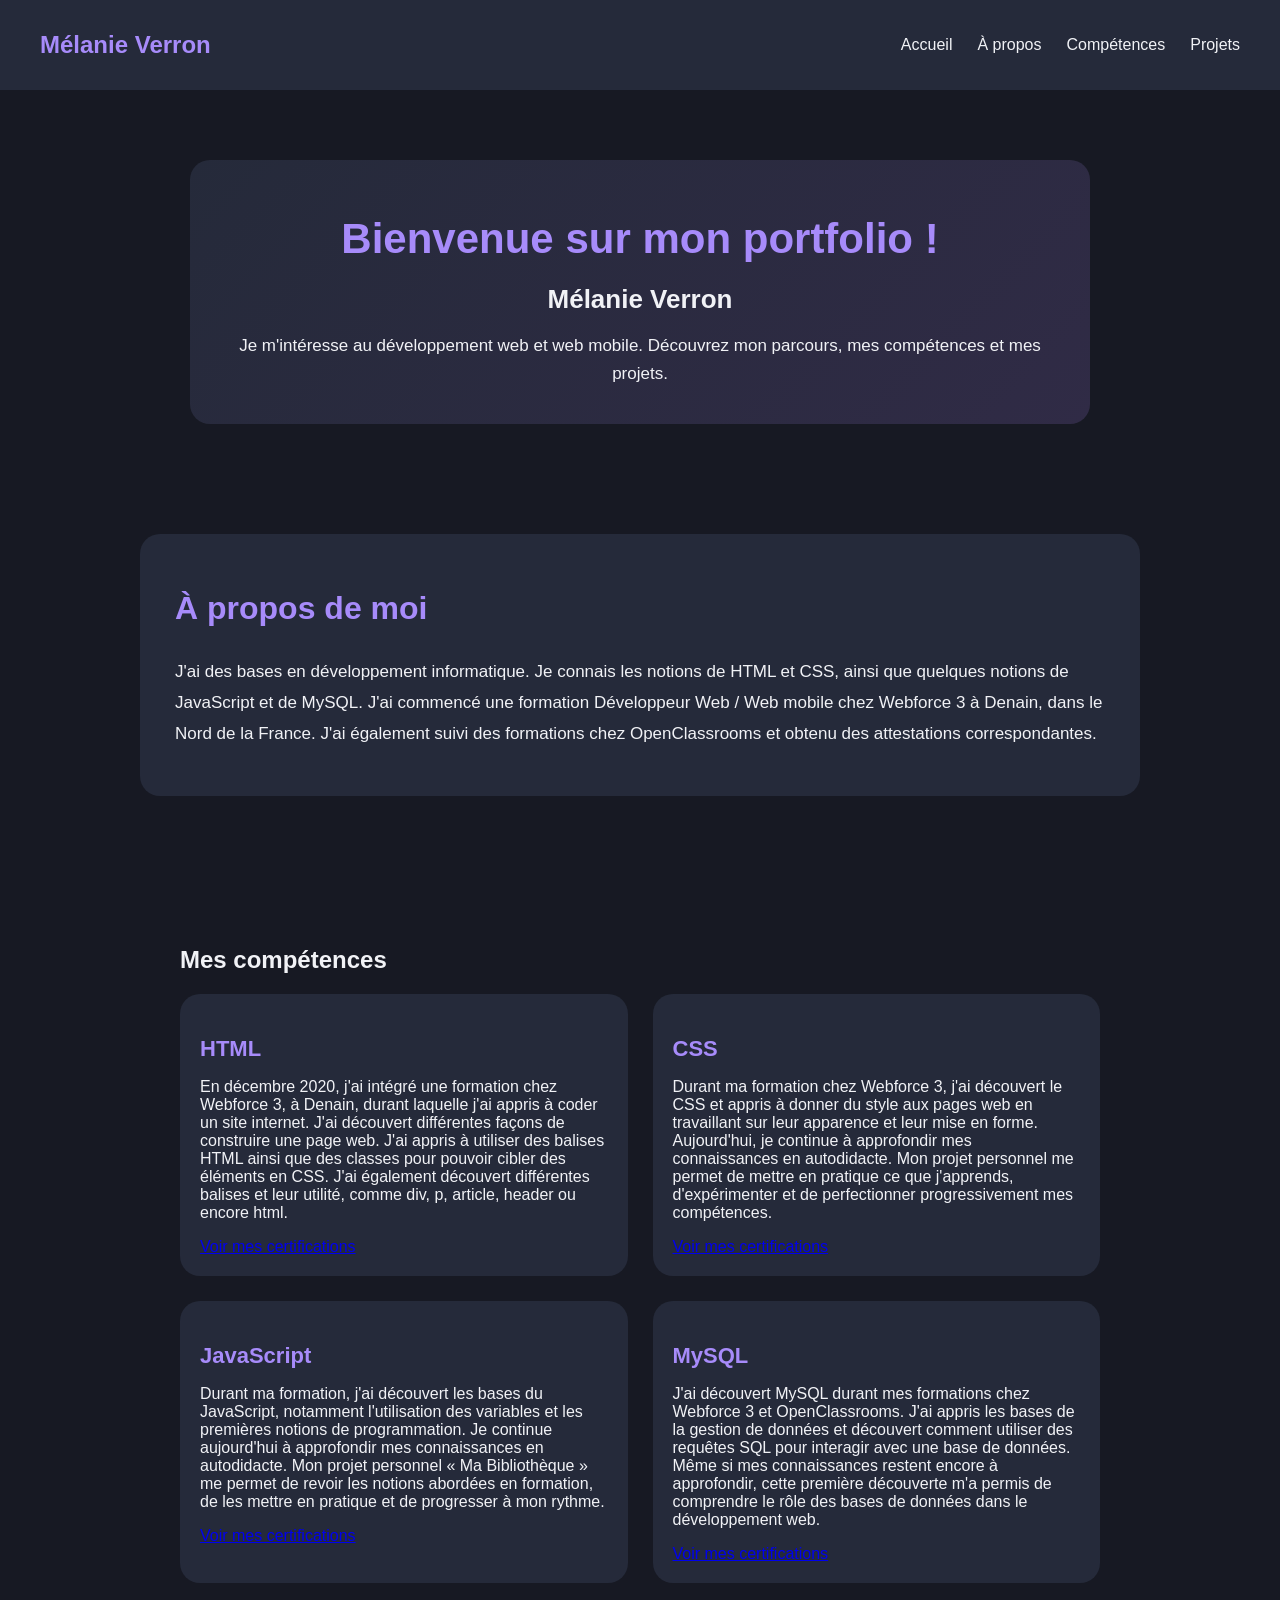
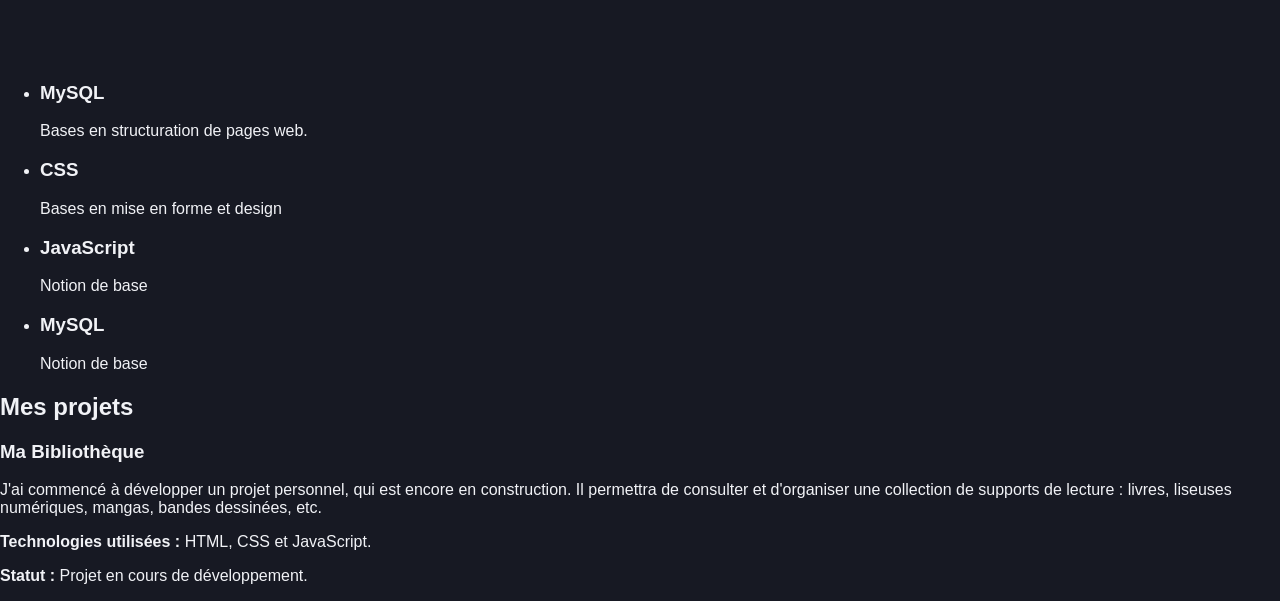
==== index.html @ 457b1753 "Add files via upload" ====
<!DOCTYPE html>
<html lang="fr">

<head>
    <meta charset="utf-8">
    <meta name="viewport" content="width=device-width, initial-scale=1.0">
    <title>Portfolio - Mélanie Verron</title>
    <link rel="stylesheet" href="style.css">
</head>

<body>

    <header>

       <div class="logo">
         Mélanie Verron
        </div>

        <nav>
            <ul>
                <li>
                    <a href="#accueil">Accueil</a>
                </li>
                <li>
                    <a href="#apropos">À propos</a>
                </li>
                <li>
                    <a href="#competences">Compétences</a>
                </li>
                <li>
                    <a href="#projets">Projets</a>
                </li>
            </ul>
        </nav>
    </header>

    <main>

        <section id="accueil">

            <div class="banniere">

                <h1>Bienvenue sur mon portfolio !</h1>

                <h2>Mélanie Verron</h2>

                <p>
                    Je m'intéresse au développement web et web mobile.
                    Découvrez mon parcours, mes compétences et mes projets.
                </p>

            </div>


        </section>

        <section id="apropos">

            <h2>À propos de moi</h2>

            <p>
                J'ai des bases en développement informatique.
                Je connais les notions de HTML et CSS, ainsi que
                quelques notions de JavaScript et de MySQL.

                J'ai commencé une formation Développeur Web / Web mobile
                chez Webforce 3 à Denain, dans le Nord de la France.

                J'ai également suivi des formations chez OpenClassrooms
                et obtenu des attestations correspondantes.
            </p>
            
        </section>

            <section id="competences">

        <h2>Mes compétences</h2>

        <div class="competences-container">

            <article>

                <h3>HTML</h3>

                <p>
                    En décembre 2020, j'ai intégré une formation chez Webforce 3, à Denain, durant laquelle j'ai appris à coder un site internet.
                    J'ai découvert différentes façons de construire une page web.

                    J'ai appris à utiliser des balises HTML ainsi que des classes pour pouvoir cibler des éléments en CSS.
                    J'ai également découvert différentes balises et leur utilité, comme div, p, article, header ou encore html.
                </p>

                <a class="lien-certification" href="certifications.html"> Voir mes certifications </a>


            </article>

            <article>

                <h3>CSS</h3>

                <p>
                    Durant ma formation chez Webforce 3, j'ai découvert le CSS et appris à donner du style aux pages web en travaillant sur leur apparence et leur mise en forme.

                    Aujourd'hui, je continue à approfondir mes connaissances en autodidacte.
                    Mon projet personnel me permet de mettre en pratique ce que j'apprends,
                    d'expérimenter et de perfectionner progressivement mes compétences.
                </p>

                <a class="lien-certification" href="certifications.html"> Voir mes certifications </a>


            </article>

            <article>

                <h3>JavaScript</h3>

                <p>
                    Durant ma formation, j'ai découvert les bases du JavaScript, notamment l'utilisation des variables et les premières notions de programmation.

                    Je continue aujourd'hui à approfondir mes connaissances en autodidacte.
                    Mon projet personnel « Ma Bibliothèque » me permet de revoir les notions abordées en formation,
                    de les mettre en pratique et de progresser à mon rythme.
                </p>

                <a class="lien-certification" href="certifications.html"> Voir mes certifications </a>


            </article>

            <article>

                <h3>MySQL</h3>

                <p>
                    J'ai découvert MySQL durant mes formations chez Webforce 3 et OpenClassrooms.
                    J'ai appris les bases de la gestion de données et découvert comment utiliser des requêtes SQL pour interagir avec une base de données.

                    Même si mes connaissances restent encore à approfondir,
                    cette première découverte m'a permis de comprendre le rôle des bases de données dans le développement web.
                </p>

                <a class="lien-certification" href="certifications.html"> Voir mes certifications </a>


            </article>

        </div>

    </section>

        <ul>

           <li>
                <h3> MySQL </h3>

                <p>Bases en structuration de pages web.</p>

            </li>

             <li>
                <h3> CSS </h3>

                <p>Bases en mise en forme et design</p>

            </li>

            <li>
                <h3> JavaScript </h3>

                <p> Notion de base </p>
               
            </li>

            
            <li>
                <h3> MySQL  </h3>

                <p> Notion de base </p>
               
            </li>


        </ul>
</section>


   <section id="projets">

    <h2>Mes projets</h2>

    <article>

        <h3>Ma Bibliothèque</h3>

        <p>
            J'ai commencé à développer un projet personnel,
            qui est encore en construction. Il permettra de
            consulter et d'organiser une collection de supports
            de lecture : livres, liseuses numériques, mangas,
            bandes dessinées, etc.
        </p>

        <p>
            <strong>Technologies utilisées :</strong>
            HTML, CSS et JavaScript.
        </p>

        <p>
            <strong>Statut :</strong>
            Projet en cours de développement.
        </p>

    </article>

</section>
    </main>

    <footer>

    </footer>

</body>
</html>
---- style.css ----
:root {
    --couleur-fond: #171923;
    --couleur-carte: #252A3A;
    --couleur-accent: #A78BFA;
    --couleur-texte: #F1F2F6;
}


* {
    box-sizing: border-box;
}


body {
    background-color: var(--couleur-fond);
    color: var(--couleur-texte);
    font-family: Arial, sans-serif;
    margin: 0;
}

header{
    display: flex;
    align-items: center;
    justify-content: space-between;
    padding: 20px 40px;
    background-color: var(--couleur-carte);
}

nav ul {
    display: flex;
    list-style: none;
    gap: 25px;
}

nav a {
    text-decoration: none;
    color: var(--couleur-texte);
    font-weight: 500;
}

nav a:hover{
    color: var(--couleur-accent);
}

.logo {
    font-size: 24px;
    font-weight: bold; 
    color: var(--couleur-accent);
    transition: color 0.3s ease;
}

.logo:hover {
    color: var(--couleur-texte);
}



#accueil {
    text-align: center;
    padding: 70px 20px;
    min-height: 40vh;
    
}

#accueil h1{
    font-size: 42px;
    color: var(--couleur-accent);
    margin-bottom: 20px;
}

#apropos {
    background-color: var(--couleur-carte);
    padding: 30px 35px;
    border-radius: 20px;
    max-width: 1000px;
    margin: 40px auto 80px;
}

#apropos h2{
    font-size: 32px;
    color: var(--couleur-accent);
    margin-bottom: 30px;
}

#apropos p {
    font-size: 17px;
    line-height: 1.8;
    color: var(--couleur-texte);
}

#competences {
    padding: 50px 40px 80px;
    max-width: 1000px;
    margin: 0 auto;
}


.competences-container {
    display: grid;
    grid-template-columns: repeat(2, 1fr);
    gap: 25px;
}

.competences-container article{
    background-color:var(--couleur-carte);
    padding: 20px;
    border-radius: 20px;

}

.competences-container article h3 {
    color: var(--couleur-accent);
    font-size: 22px;
    margin-bottom: 15px;
}

.banniere {
    background: linear-gradient(
        135deg,
        #252A3A,
        #302B46
    );
    padding: 20px;
    border-radius: 20px;
    max-width: 900px;
    margin: 0 auto;
    text-align: center;

    /* Animation */
    animation-name: apparition;
    animation-duration: 1s;
    animation-timing-function: ease-out;
}

.banniere h1 {
    color: var(--couleur-accent);
    font-size: 36px;
    margin-bottom: 10px;
}

.banniere h2 {
    color: var(--couleur-texte);
    font-size: 26px;
    margin-bottom: 15px;
}

.banniere p {
    color: var(--couleur-texte);
    font-size: 17px;
    line-height: 1.6;
}


@keyframes apparition {
    from {
        opacity: 0;
        transform: translateY(30px);
    }

    to {
        opacity: 1;
        transform: translateY(0);
    }
}
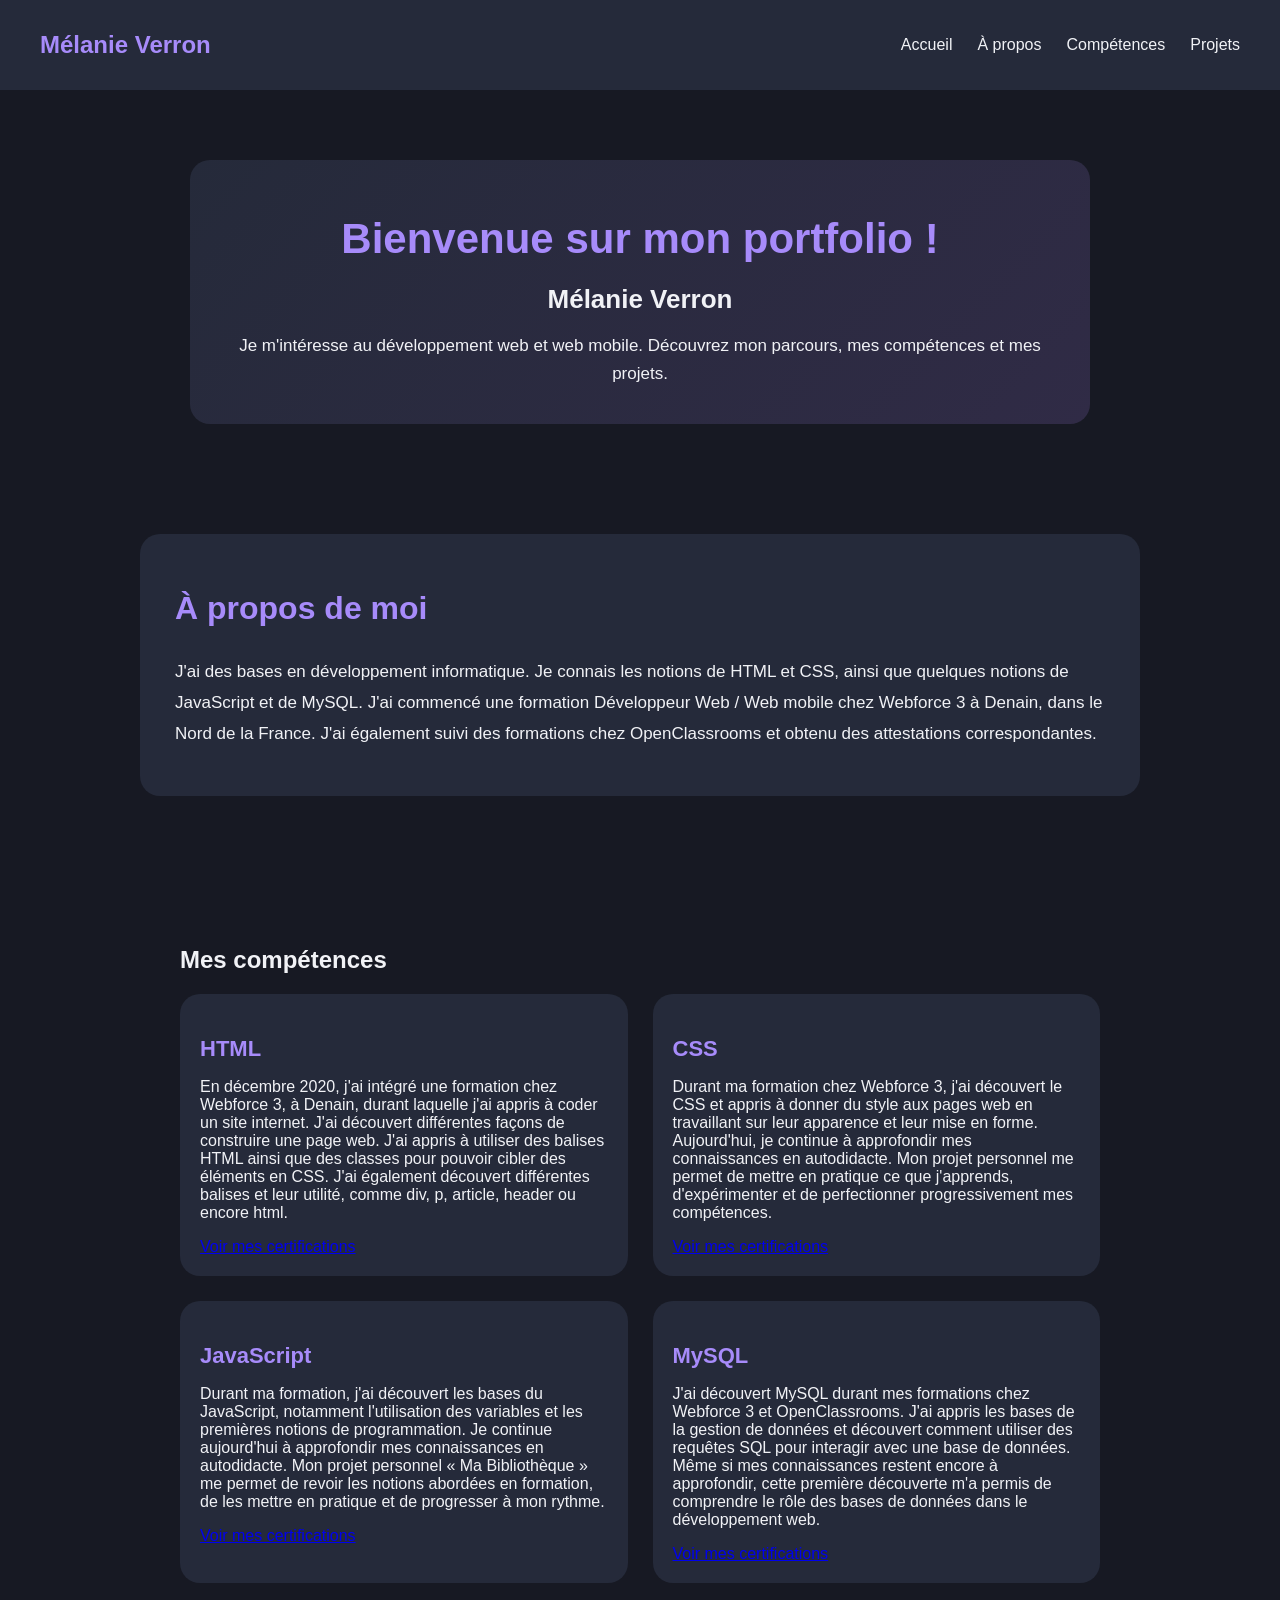
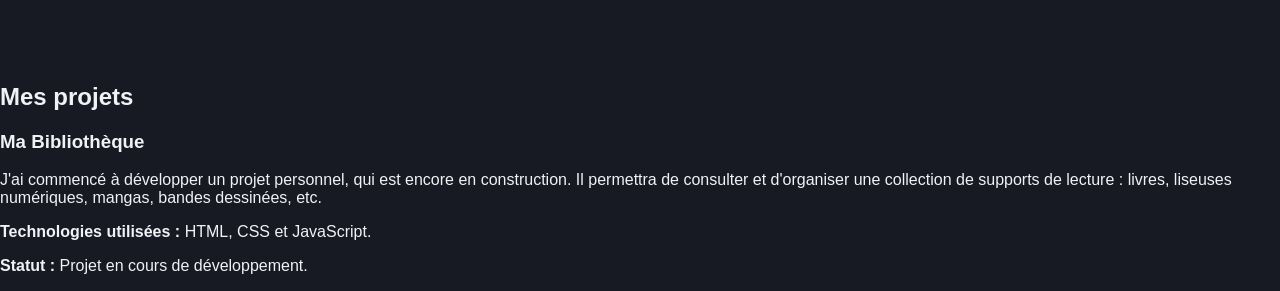
==== commit 9a023a3d: "Add files via upload" ====
--- a/index.html
+++ b/index.html
@@ -70,7 +70,7 @@
                 J'ai également suivi des formations chez OpenClassrooms
                 et obtenu des attestations correspondantes.
             </p>
-            
+
         </section>
 
             <section id="competences">
@@ -151,39 +151,7 @@
 
     </section>
 
-        <ul>
-
-           <li>
-                <h3> MySQL </h3>
-
-                <p>Bases en structuration de pages web.</p>
-
-            </li>
-
-             <li>
-                <h3> CSS </h3>
-
-                <p>Bases en mise en forme et design</p>
-
-            </li>
-
-            <li>
-                <h3> JavaScript </h3>
-
-                <p> Notion de base </p>
-               
-            </li>
-
-            
-            <li>
-                <h3> MySQL  </h3>
-
-                <p> Notion de base </p>
-               
-            </li>
-
-
-        </ul>
+      
 </section>
 
 
--- a/style.css
+++ b/style.css
@@ -161,4 +161,123 @@
         opacity: 1;
         transform: translateY(0);
     }
+}
+
+#certifications {
+    max-width: 1000px;
+    margin: 40px auto;
+    padding: 30px;
+}
+
+#certifications h2 {
+    color: var(--couleur-accent);
+    font-size: 32px;
+    margin-bottom: 30px;
+}
+
+.carte-certification {
+    background-color: var(--couleur-carte);
+    padding: 25px;
+    border-radius: 20px;
+    margin-bottom: 20px;
+    max-width: 500px;
+    margin-left: 0;
+    margin-right: auto;
+}
+
+.carte-certification h3 {
+    color: var(--couleur-accent);
+    font-size: 22px;
+    margin-bottom: 15px;
+}
+
+.carte-certification p {
+    color: var(--couleur-texte);
+    line-height: 1.6;
+}
+
+.carte-certification a {
+    color: var(--couleur-accent);
+    text-decoration: none;
+    font-weight: bold;
+}
+
+.carte-certification a:hover {
+    color: var(--couleur-texte);
+}
+
+
+/* Adaptation smartphones */
+@media screen and (max-width: 768px) {
+
+    header {
+        padding: 15px 20px;
+    }
+
+    nav ul {
+    gap: 12px;
+    padding: 0;
+    flex-wrap: wrap;
+}
+
+.competences-container {
+    grid-template-columns: 1fr;
+}
+
+#accueil h1 {
+    font-size: 32px;
+}
+
+.banniere h1 {
+    font-size: 28px;
+}
+
+.banniere h2 {
+    font-size: 22px;
+}
+
+#apropos {
+    margin: 25px 15px 40px;
+    padding: 20px;
+}
+
+#apropos h2 {
+    font-size: 26px;
+}
+
+#apropos p {
+    font-size: 16px;
+}
+
+#competences {
+    padding: 30px 15px 50px;
+}
+
+.banniere {
+    width: 100%;
+    padding: 20px 15px;
+}
+
+.banniere p {
+    font-size: 16px;
+}
+
+#certifications {
+    margin: 25px 15px;
+    padding: 20px 0;
+}
+
+.carte-certification {
+    max-width: 100%;
+    padding: 20px;
+}
+
+#certifications h2 {
+    font-size: 26px;
+}
+
+.carte-certification h3 {
+    font-size: 20px;
+}
+
 }
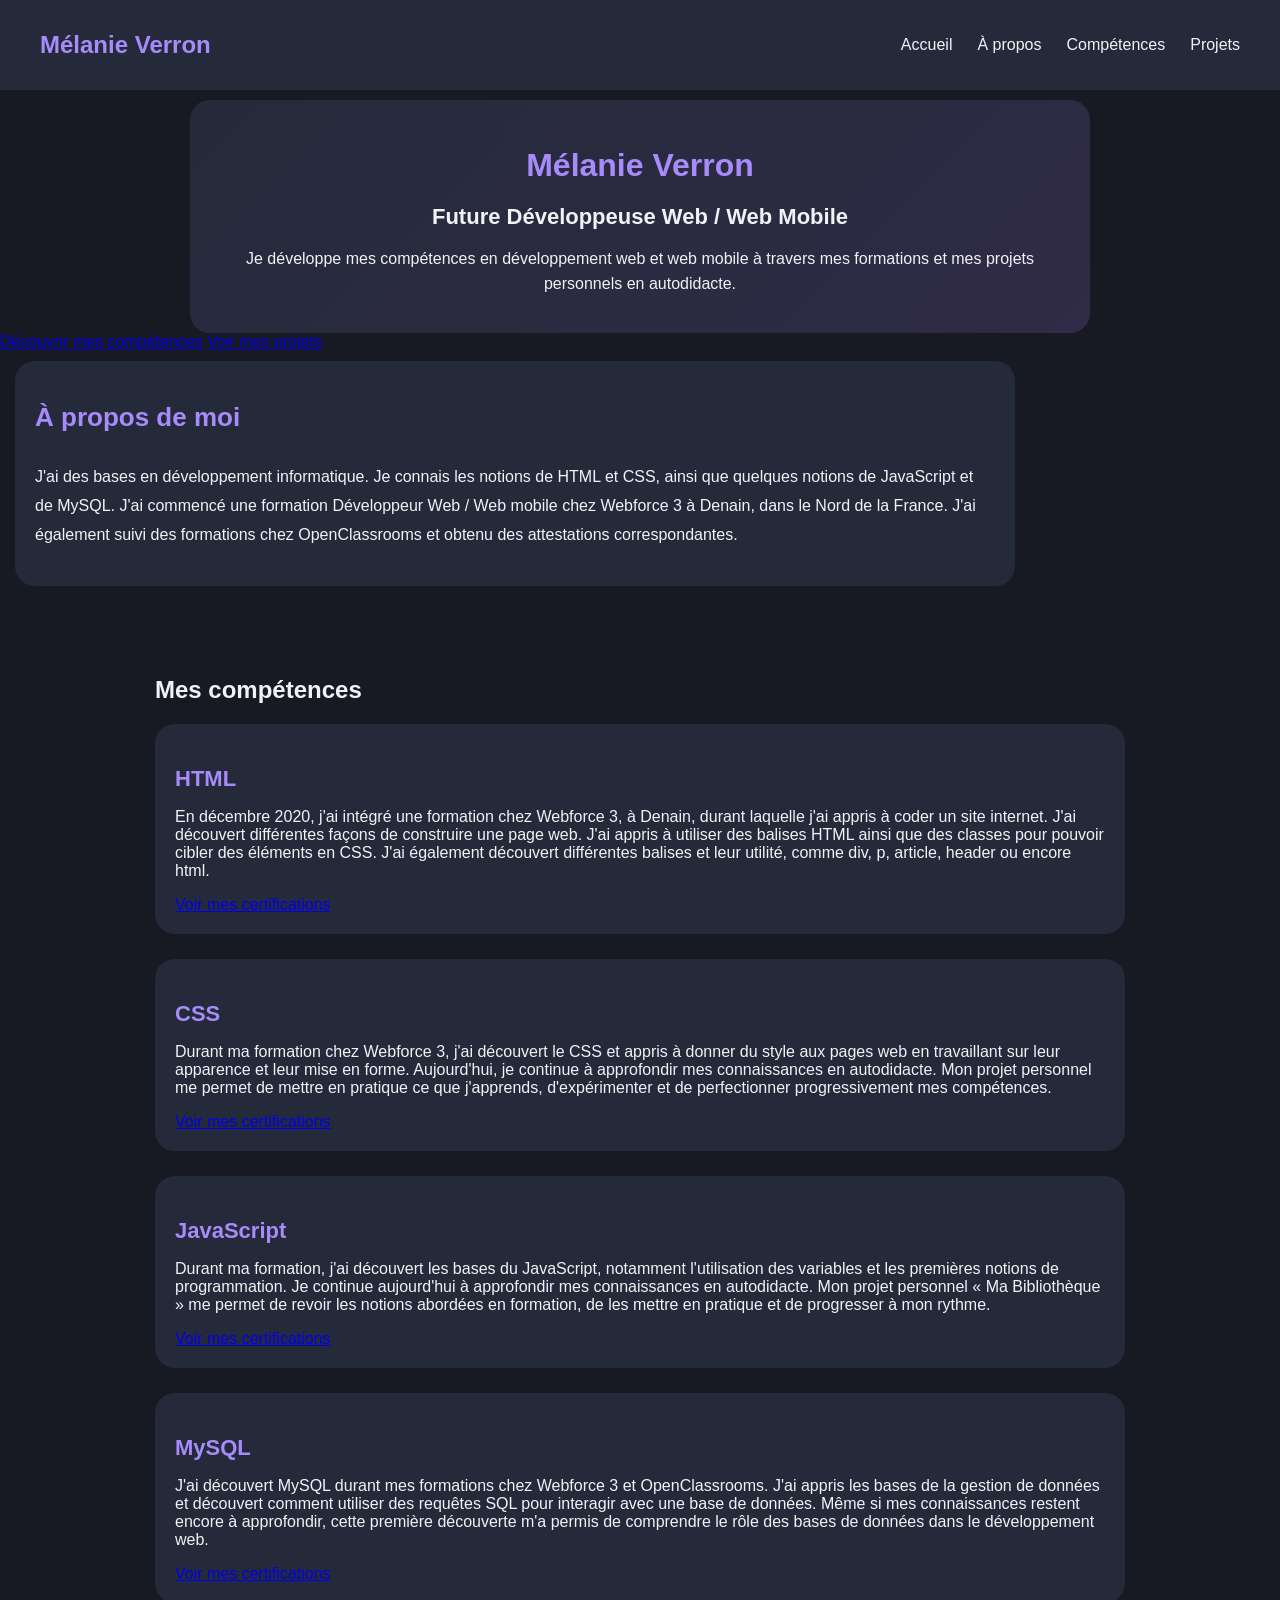
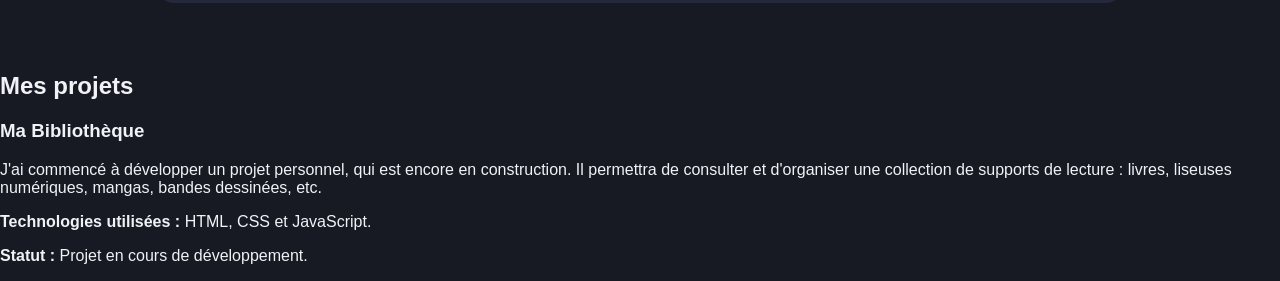
==== commit 0ccc840a: "Add files via upload" ====
--- a/index.html
+++ b/index.html
@@ -1,194 +1,166 @@
+<!doctype html>
+<html lang="fr">
+  <head>
+    <meta charset="utf-8" />
+    <meta name="viewport" content="width=device-width, initial-scale=1.0" />
+    <title>Portfolio - Mélanie Verron</title>
+    <link rel="stylesheet" href="style.css" />
+  </head>
 
-<!DOCTYPE html>
-<html lang="fr">
+  <body>
+    <header>
+      <div class="logo">Mélanie Verron</div>
 
-<head>
-    <meta charset="utf-8">
-    <meta name="viewport" content="width=device-width, initial-scale=1.0">
-    <title>Portfolio - Mélanie Verron</title>
-    <link rel="stylesheet" href="style.css">
-</head>
-
-<body>
-
-    <header>
-
-       <div class="logo">
-         Mélanie Verron
-        </div>
-
-        <nav>
-            <ul>
-                <li>
-                    <a href="#accueil">Accueil</a>
-                </li>
-                <li>
-                    <a href="#apropos">À propos</a>
-                </li>
-                <li>
-                    <a href="#competences">Compétences</a>
-                </li>
-                <li>
-                    <a href="#projets">Projets</a>
-                </li>
-            </ul>
-        </nav>
+      <nav>
+        <ul>
+          <li>
+            <a href="#accueil">Accueil</a>
+          </li>
+          <li>
+            <a href="#apropos">À propos</a>
+          </li>
+          <li>
+            <a href="#competences">Compétences</a>
+          </li>
+          <li>
+            <a href="#projets">Projets</a>
+          </li>
+        </ul>
+      </nav>
     </header>
 
     <main>
+      <section id="accueil">
+        <div class="banniere">
+          <h1>Mélanie Verron</h1>
 
-        <section id="accueil">
+          <h2>Future Développeuse Web / Web Mobile</h2>
 
-            <div class="banniere">
+          <p>
+            Je développe mes compétences en développement web et web mobile à
+            travers mes formations et mes projets personnels en autodidacte.
+          </p>
+        </div>
+      </section>
 
-                <h1>Bienvenue sur mon portfolio !</h1>
+      <a href="#competences">Découvrir mes compétences</a>
 
-                <h2>Mélanie Verron</h2>
+      <a href="#projets">Voir mes projets</a>
+      <section id="apropos">
+        <h2>À propos de moi</h2>
 
-                <p>
-                    Je m'intéresse au développement web et web mobile.
-                    Découvrez mon parcours, mes compétences et mes projets.
-                </p>
+        <p>
+          J'ai des bases en développement informatique. Je connais les notions
+          de HTML et CSS, ainsi que quelques notions de JavaScript et de MySQL.
+          J'ai commencé une formation Développeur Web / Web mobile chez Webforce
+          3 à Denain, dans le Nord de la France. J'ai également suivi des
+          formations chez OpenClassrooms et obtenu des attestations
+          correspondantes.
+        </p>
+      </section>
 
-            </div>
-
-
-        </section>
-
-        <section id="apropos">
-
-            <h2>À propos de moi</h2>
-
-            <p>
-                J'ai des bases en développement informatique.
-                Je connais les notions de HTML et CSS, ainsi que
-                quelques notions de JavaScript et de MySQL.
-
-                J'ai commencé une formation Développeur Web / Web mobile
-                chez Webforce 3 à Denain, dans le Nord de la France.
-
-                J'ai également suivi des formations chez OpenClassrooms
-                et obtenu des attestations correspondantes.
-            </p>
-
-        </section>
-
-            <section id="competences">
-
+      <section id="competences">
         <h2>Mes compétences</h2>
 
         <div class="competences-container">
+          <article>
+            <h3>HTML</h3>
 
-            <article>
+            <p>
+              En décembre 2020, j'ai intégré une formation chez Webforce 3, à
+              Denain, durant laquelle j'ai appris à coder un site internet. J'ai
+              découvert différentes façons de construire une page web. J'ai
+              appris à utiliser des balises HTML ainsi que des classes pour
+              pouvoir cibler des éléments en CSS. J'ai également découvert
+              différentes balises et leur utilité, comme div, p, article, header
+              ou encore html.
+            </p>
 
-                <h3>HTML</h3>
+            <a class="lien-certification" href="certifications.html">
+              Voir mes certifications
+            </a>
+          </article>
 
-                <p>
-                    En décembre 2020, j'ai intégré une formation chez Webforce 3, à Denain, durant laquelle j'ai appris à coder un site internet.
-                    J'ai découvert différentes façons de construire une page web.
+          <article>
+            <h3>CSS</h3>
 
-                    J'ai appris à utiliser des balises HTML ainsi que des classes pour pouvoir cibler des éléments en CSS.
-                    J'ai également découvert différentes balises et leur utilité, comme div, p, article, header ou encore html.
-                </p>
+            <p>
+              Durant ma formation chez Webforce 3, j'ai découvert le CSS et
+              appris à donner du style aux pages web en travaillant sur leur
+              apparence et leur mise en forme. Aujourd'hui, je continue à
+              approfondir mes connaissances en autodidacte. Mon projet personnel
+              me permet de mettre en pratique ce que j'apprends, d'expérimenter
+              et de perfectionner progressivement mes compétences.
+            </p>
 
-                <a class="lien-certification" href="certifications.html"> Voir mes certifications </a>
+            <a class="lien-certification" href="certifications.html">
+              Voir mes certifications
+            </a>
+          </article>
 
+          <article>
+            <h3>JavaScript</h3>
 
-            </article>
+            <p>
+              Durant ma formation, j'ai découvert les bases du JavaScript,
+              notamment l'utilisation des variables et les premières notions de
+              programmation. Je continue aujourd'hui à approfondir mes
+              connaissances en autodidacte. Mon projet personnel « Ma
+              Bibliothèque » me permet de revoir les notions abordées en
+              formation, de les mettre en pratique et de progresser à mon
+              rythme.
+            </p>
 
-            <article>
+            <a class="lien-certification" href="certifications.html">
+              Voir mes certifications
+            </a>
+          </article>
 
-                <h3>CSS</h3>
+          <article>
+            <h3>MySQL</h3>
 
-                <p>
-                    Durant ma formation chez Webforce 3, j'ai découvert le CSS et appris à donner du style aux pages web en travaillant sur leur apparence et leur mise en forme.
+            <p>
+              J'ai découvert MySQL durant mes formations chez Webforce 3 et
+              OpenClassrooms. J'ai appris les bases de la gestion de données et
+              découvert comment utiliser des requêtes SQL pour interagir avec
+              une base de données. Même si mes connaissances restent encore à
+              approfondir, cette première découverte m'a permis de comprendre le
+              rôle des bases de données dans le développement web.
+            </p>
 
-                    Aujourd'hui, je continue à approfondir mes connaissances en autodidacte.
-                    Mon projet personnel me permet de mettre en pratique ce que j'apprends,
-                    d'expérimenter et de perfectionner progressivement mes compétences.
-                </p>
+            <a class="lien-certification" href="certifications.html">
+              Voir mes certifications
+            </a>
+          </article>
+        </div>
+      </section>
 
-                <a class="lien-certification" href="certifications.html"> Voir mes certifications </a>
+      <section id="projets">
+        <h2>Mes projets</h2>
 
+        <article>
+          <h3>Ma Bibliothèque</h3>
 
-            </article>
+          <p>
+            J'ai commencé à développer un projet personnel, qui est encore en
+            construction. Il permettra de consulter et d'organiser une
+            collection de supports de lecture : livres, liseuses numériques,
+            mangas, bandes dessinées, etc.
+          </p>
 
-            <article>
-
-                <h3>JavaScript</h3>
-
-                <p>
-                    Durant ma formation, j'ai découvert les bases du JavaScript, notamment l'utilisation des variables et les premières notions de programmation.
-
-                    Je continue aujourd'hui à approfondir mes connaissances en autodidacte.
-                    Mon projet personnel « Ma Bibliothèque » me permet de revoir les notions abordées en formation,
-                    de les mettre en pratique et de progresser à mon rythme.
-                </p>
-
-                <a class="lien-certification" href="certifications.html"> Voir mes certifications </a>
-
-
-            </article>
-
-            <article>
-
-                <h3>MySQL</h3>
-
-                <p>
-                    J'ai découvert MySQL durant mes formations chez Webforce 3 et OpenClassrooms.
-                    J'ai appris les bases de la gestion de données et découvert comment utiliser des requêtes SQL pour interagir avec une base de données.
-
-                    Même si mes connaissances restent encore à approfondir,
-                    cette première découverte m'a permis de comprendre le rôle des bases de données dans le développement web.
-                </p>
-
-                <a class="lien-certification" href="certifications.html"> Voir mes certifications </a>
-
-
-            </article>
-
-        </div>
-
-    </section>
-
-      
-</section>
-
-
-   <section id="projets">
-
-    <h2>Mes projets</h2>
-
-    <article>
-
-        <h3>Ma Bibliothèque</h3>
-
-        <p>
-            J'ai commencé à développer un projet personnel,
-            qui est encore en construction. Il permettra de
-            consulter et d'organiser une collection de supports
-            de lecture : livres, liseuses numériques, mangas,
-            bandes dessinées, etc.
-        </p>
-
-        <p>
+          <p>
             <strong>Technologies utilisées :</strong>
             HTML, CSS et JavaScript.
-        </p>
+          </p>
 
-        <p>
+          <p>
             <strong>Statut :</strong>
             Projet en cours de développement.
-        </p>
-
-    </article>
-
-</section>
+          </p>
+        </article>
+      </section>
     </main>
 
-    <footer>
-
-    </footer>
-
-</body>
+    <footer></footer>
+  </body>
 </html>
--- a/style.css
+++ b/style.css
@@ -167,22 +167,35 @@
     max-width: 1000px;
     margin: 40px auto;
     padding: 30px;
+    display: grid;
+    grid-template-columns: repeat(2, minmax(0, 1fr));
+    gap: 20px;
 }
 
 #certifications h2 {
     color: var(--couleur-accent);
     font-size: 32px;
     margin-bottom: 30px;
-}
+    grid-column: 1 / -1;
+}
+
 
 .carte-certification {
     background-color: var(--couleur-carte);
     padding: 25px;
     border-radius: 20px;
-    margin-bottom: 20px;
-    max-width: 500px;
-    margin-left: 0;
-    margin-right: auto;
+    max-width: none;
+    margin: 0;
+
+    display: flex;
+    flex-direction: column;
+    min-height: 220px;
+
+    transition: transform 0.3s ease;
+}
+
+.carte-certification:hover {
+    transform: translateY(-5px);
 }
 
 .carte-certification h3 {
@@ -197,13 +210,28 @@
 }
 
 .carte-certification a {
-    color: var(--couleur-accent);
+    display: inline-block;
+    align-self: flex-start;
+    margin-top: auto;
+
+    padding: 10px 18px;
+    background-color: var(--couleur-accent);
+    color: var(--couleur-fond);
+
+    border-radius: 10px;
     text-decoration: none;
     font-weight: bold;
+
+    position: relative;
+    z-index: 10;
+    cursor: pointer;
+
+    transition: background-color 0.3s ease;
 }
 
 .carte-certification a:hover {
-    color: var(--couleur-texte);
+    background-color: var(--couleur-texte);
+    color: var(--couleur-fond);
 }
 
 
@@ -217,7 +245,12 @@
     nav ul {
     gap: 12px;
     padding: 0;
-    flex-wrap: wrap;
+    flex-wrap: wrap;}
+
+
+    #certifications {
+    grid-template-columns: 1fr;
+    }
 }
 
 .competences-container {
@@ -237,7 +270,7 @@
 }
 
 #apropos {
-    margin: 25px 15px 40px;
+    margin: 10px 15px 40px;
     padding: 20px;
 }
 
@@ -280,4 +313,22 @@
     font-size: 20px;
 }
 
+#accueil {
+    padding: 10px 15px 0;
+    min-height: auto;
+}
+
+}
+
+.lien-certification {
+    display: inline-block;
+    position: relative;
+    z-index: 10;
+    cursor: pointer;
+}
+
+main > h1 {
+    color: var(--couleur-accent);
+    text-align: center;
+    margin: 40px 15px 30px;
 }
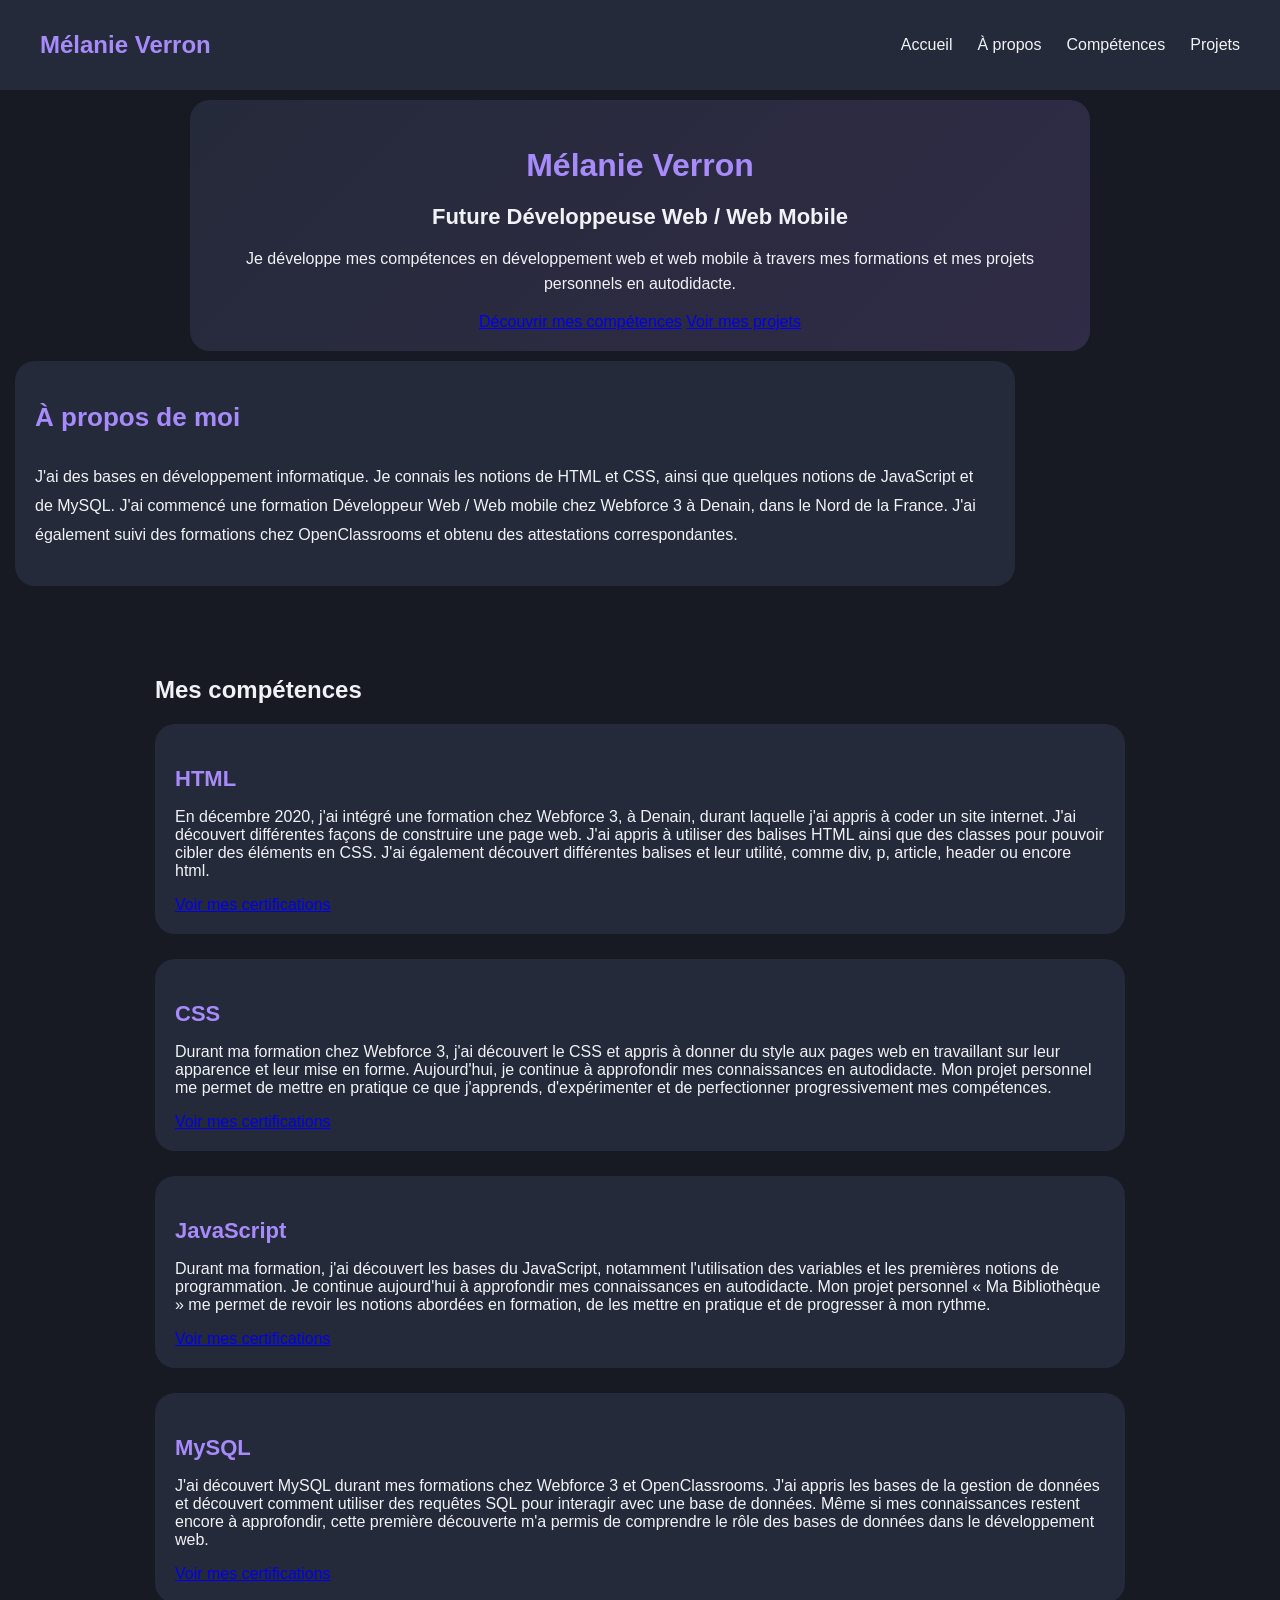
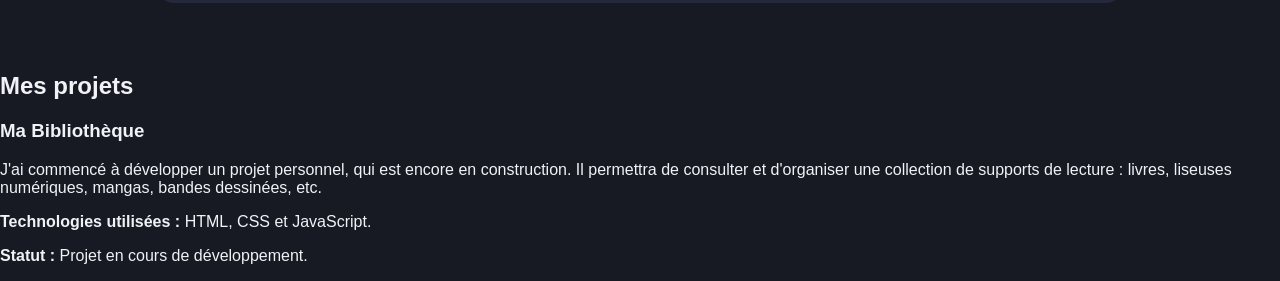
==== commit 538ad9b5: "Add files via upload" ====
--- a/index.html
+++ b/index.html
@@ -40,12 +40,14 @@
             Je développe mes compétences en développement web et web mobile à
             travers mes formations et mes projets personnels en autodidacte.
           </p>
+
+          <a href="#competences">Découvrir mes compétences</a>
+
+        <a href="#projets">Voir mes projets</a>
         </div>
+        
       </section>
 
-      <a href="#competences">Découvrir mes compétences</a>
-
-      <a href="#projets">Voir mes projets</a>
       <section id="apropos">
         <h2>À propos de moi</h2>
 
--- a/style.css
+++ b/style.css
@@ -318,7 +318,7 @@
     min-height: auto;
 }
 
-}
+
 
 .lien-certification {
     display: inline-block;
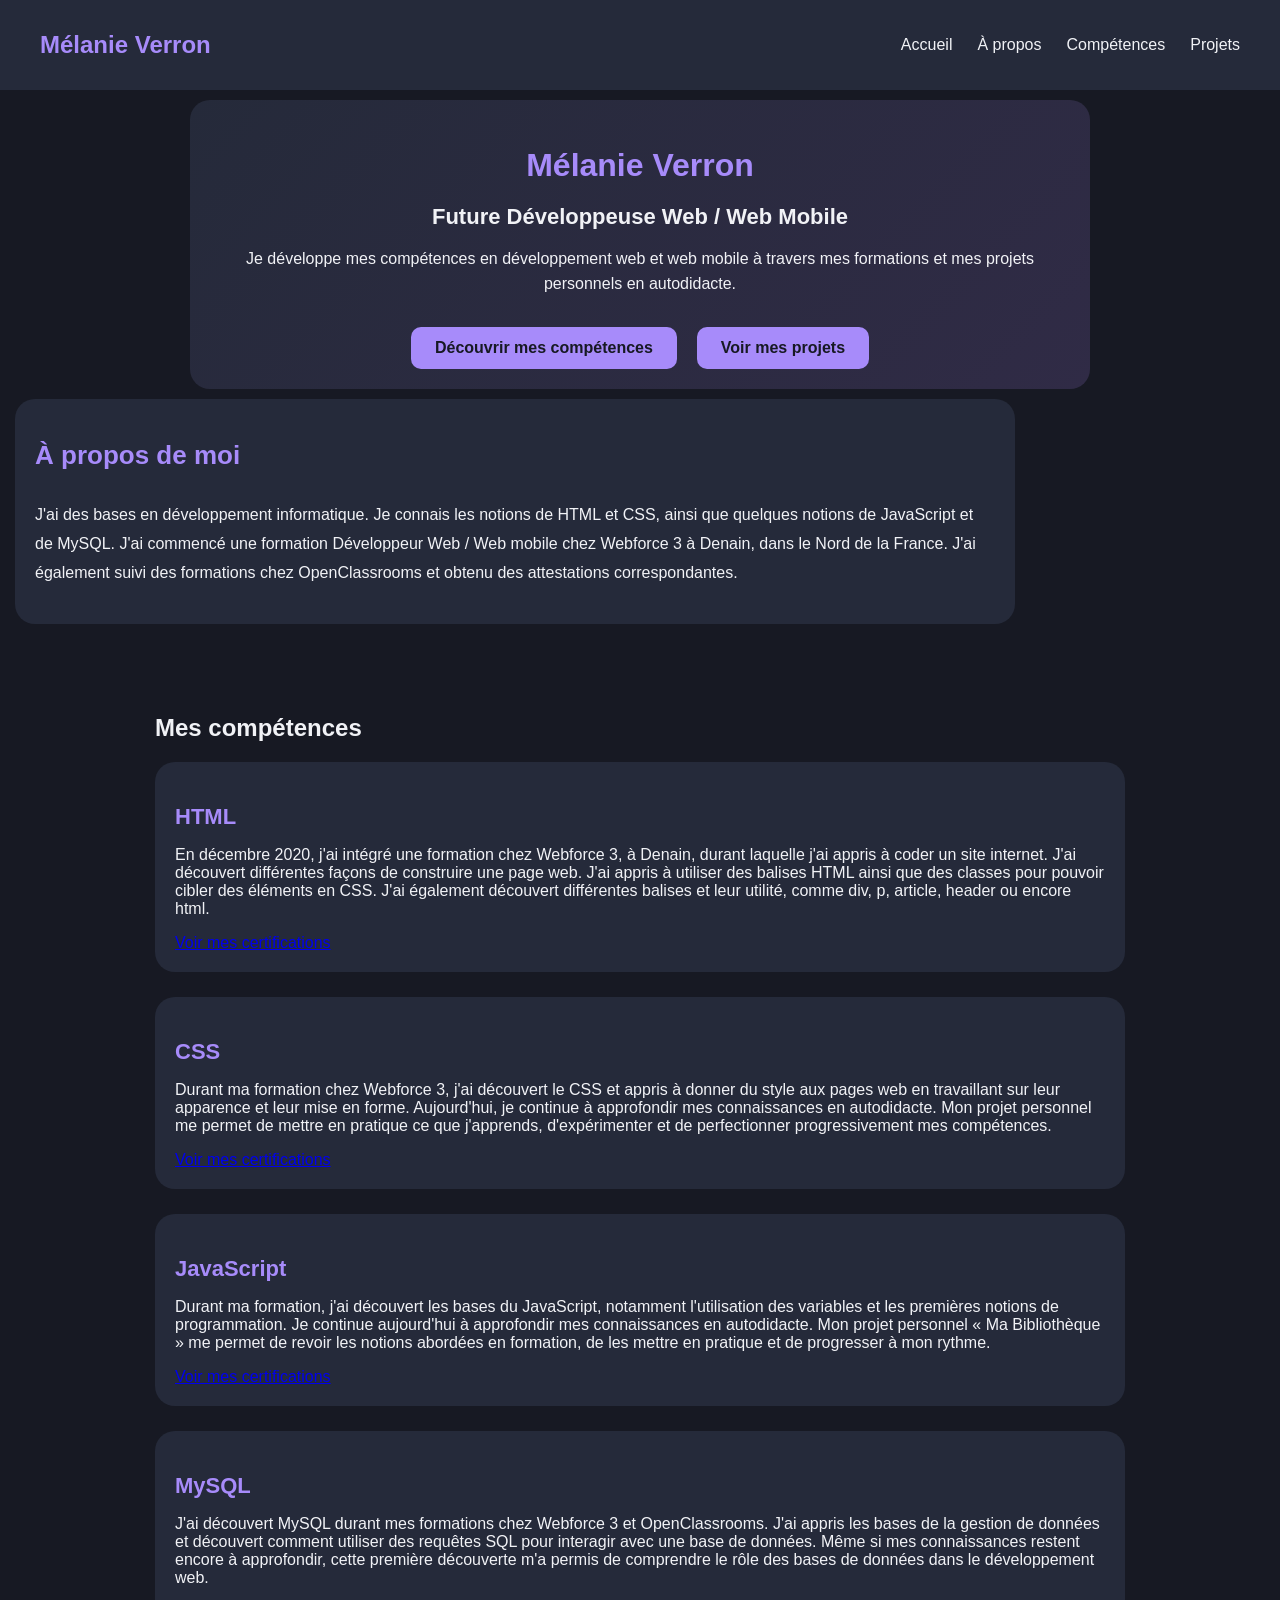
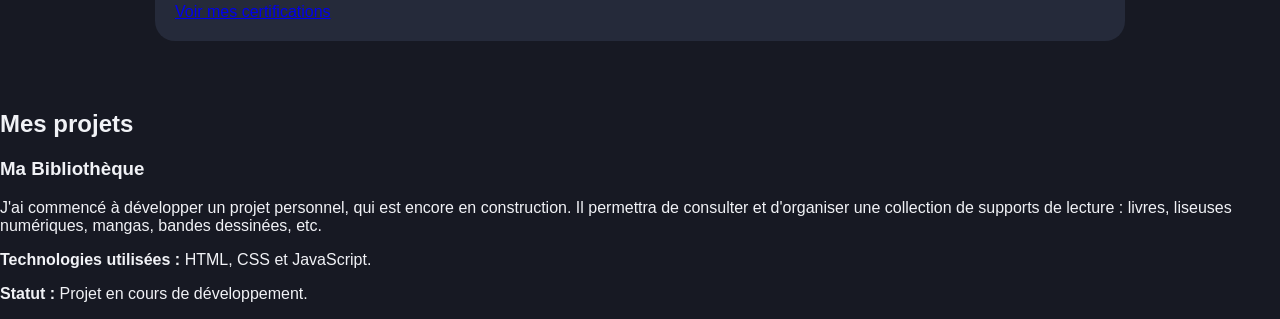
==== commit b4ce3ee7: "Add files via upload" ====
--- a/index.html
+++ b/index.html
@@ -41,11 +41,11 @@
             travers mes formations et mes projets personnels en autodidacte.
           </p>
 
-          <a href="#competences">Découvrir mes compétences</a>
-
-        <a href="#projets">Voir mes projets</a>
+          <div class="boutons-accueil">
+            <a href="#competences">Découvrir mes compétences</a>
+            <a href="#projets">Voir mes projets</a>
+          </div>
         </div>
-        
       </section>
 
       <section id="apropos">
--- a/style.css
+++ b/style.css
@@ -331,4 +331,27 @@
     color: var(--couleur-accent);
     text-align: center;
     margin: 40px 15px 30px;
+}
+
+.boutons-accueil {
+    display: flex;
+    justify-content: center;
+    gap: 20px;
+    margin-top: 30px;
+    flex-wrap: wrap;
+}
+
+.boutons-accueil a {
+    padding: 12px 24px;
+    background-color: var(--couleur-accent);
+    color: var(--couleur-fond);
+    text-decoration: none;
+    border-radius: 10px;
+    font-weight: bold;
+    transition: all 0.3s ease;
+}
+
+.boutons-accueil a:hover {
+    transform: translateY(-3px);
+    opacity: 0.85;
 }
